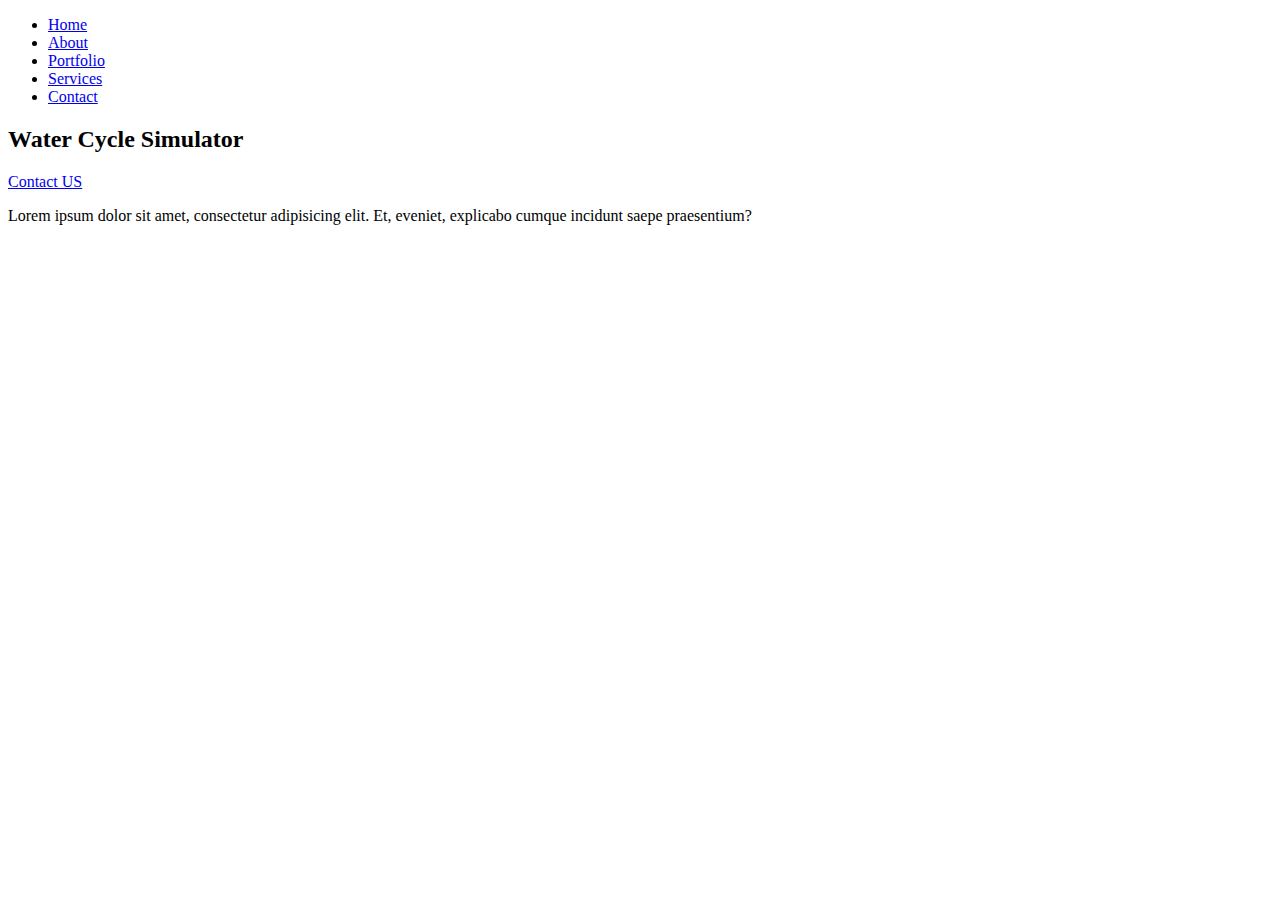
==== index.html @ 0b8edc20 "Add files via upload" ====
<!DOCTYPE html>
<html lang="en">
<!--divinectorweb.com-->
<head>
	<meta charset="UTF-8">
    <meta name=“viewport” content=“width=device-width, initial-scale=1.0”>
    <meta http-equiv=“X-UA-Compatible” content=“ie=edge”>
    <link rel=“stylesheet” type=“text/css” href=“styles.css”>
	<title>Water Cycle Simulator</title>
</head>
<body>
	<div class="header">
		<ul>
			<li>
				<a href="#">Home</a>
			</li>
			<li>
				<a href="#">About</a>
			</li>
			<li>
				<a href="#">Portfolio</a>
			</li>
			<li>
				<a href="#">Services</a>
			</li>
			<li>
				<a href="#">Contact</a>
			</li>
		</ul>
		<h2>Water Cycle Simulator</h2>
        <a href="scene.html">Contact US</a>
		<p>Lorem ipsum dolor sit amet, consectetur adipisicing elit. Et, eveniet, explicabo cumque incidunt saepe praesentium?</p>
	</div>
</body>
</html>

<script> src = "index.js" </script>
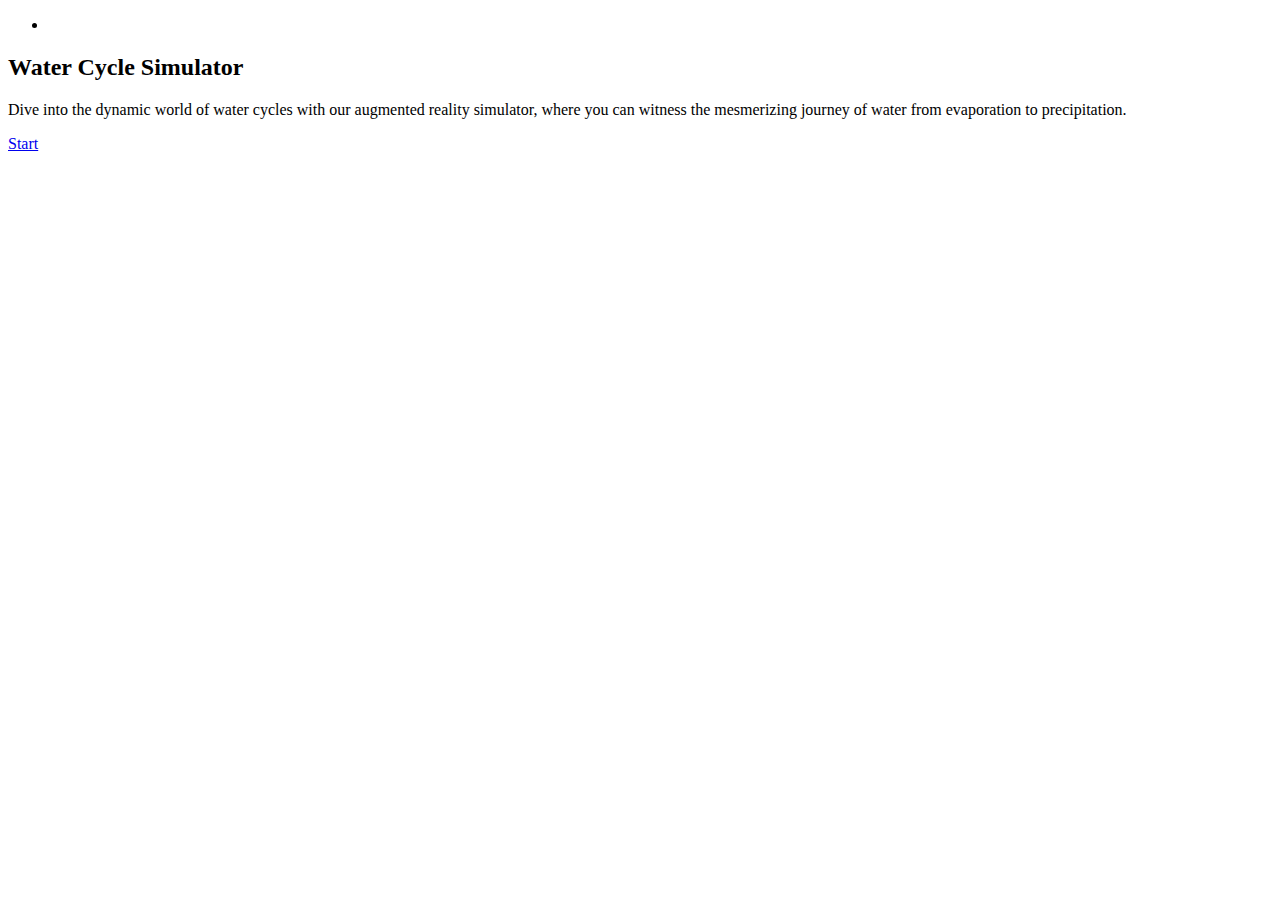
==== commit 12671b01: "Add files via upload" ====
--- a/index.html
+++ b/index.html
@@ -5,32 +5,21 @@
 	<meta charset="UTF-8">
     <meta name=“viewport” content=“width=device-width, initial-scale=1.0”>
     <meta http-equiv=“X-UA-Compatible” content=“ie=edge”>
-    <link rel=“stylesheet” type=“text/css” href=“styles.css”>
+    <link rel="stylesheet" type="text/css" href="styles/styles.css">
+    <link rel="stylesheet" href=https://fonts.googleapis.com/css?family=Inconsolata>
 	<title>Water Cycle Simulator</title>
 </head>
 <body>
 	<div class="header">
 		<ul>
-			<li>
-				<a href="#">Home</a>
-			</li>
-			<li>
-				<a href="#">About</a>
-			</li>
-			<li>
-				<a href="#">Portfolio</a>
-			</li>
-			<li>
-				<a href="#">Services</a>
-			</li>
-			<li>
-				<a href="#">Contact</a>
+			<li>	
 			</li>
 		</ul>
 		<h2>Water Cycle Simulator</h2>
-        <a href="scene.html">Contact US</a>
-		<p>Lorem ipsum dolor sit amet, consectetur adipisicing elit. Et, eveniet, explicabo cumque incidunt saepe praesentium?</p>
+		<p>Dive into the dynamic world of water cycles with our augmented reality simulator, where you can witness the mesmerizing journey of water from evaporation to precipitation.</p>
+        <a href="scene.html" class="button">Start</a>
 	</div>
+    
 </body>
 </html>
 
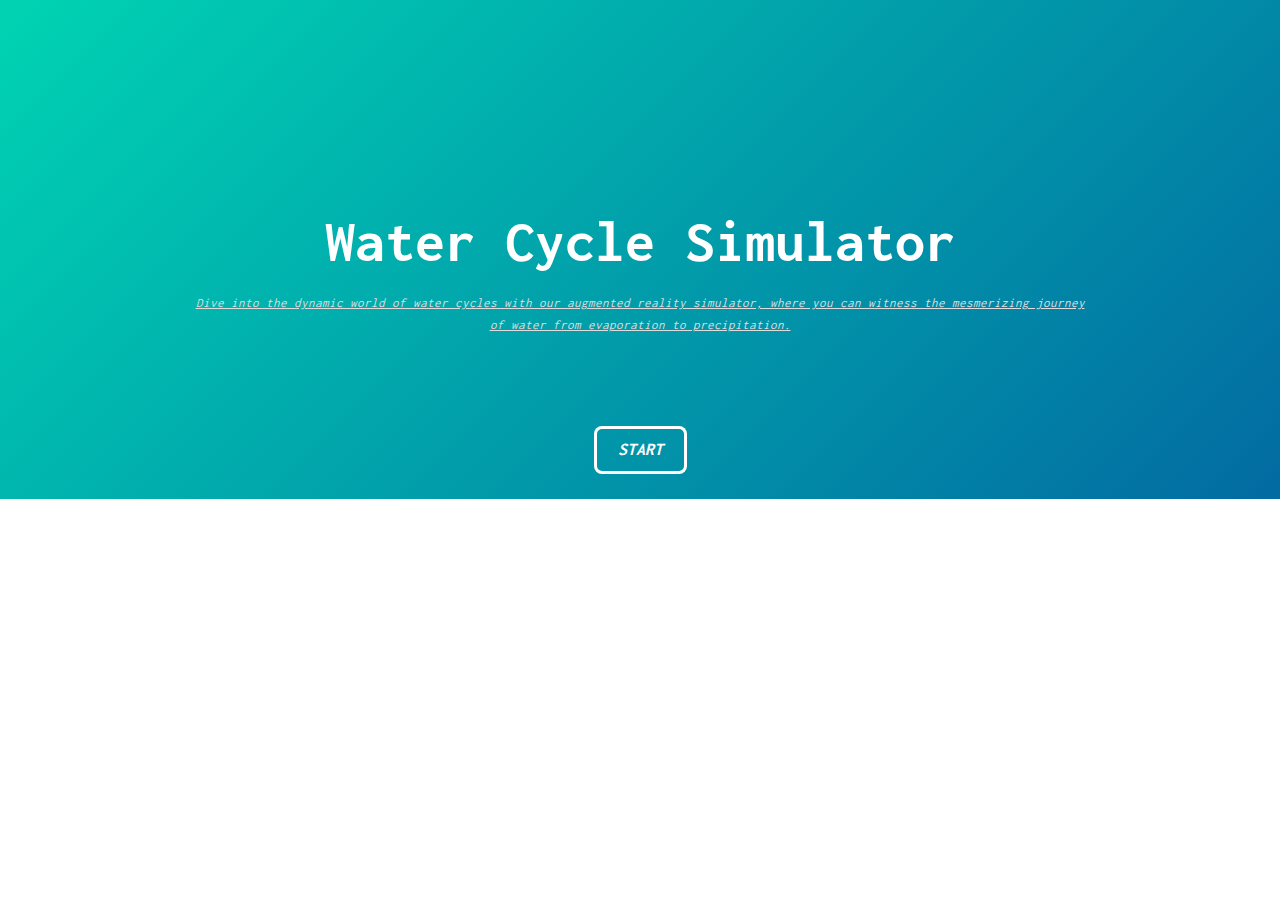
==== commit f989ae28: "Style editing for header" ====
--- a/index.html
+++ b/index.html
@@ -8,6 +8,9 @@
     <link rel="stylesheet" type="text/css" href="styles/styles.css">
     <link rel="stylesheet" href=https://fonts.googleapis.com/css?family=Inconsolata>
 	<title>Water Cycle Simulator</title>
+
+
+	<script> src = "index.js" </script>
 </head>
 <body>
 	<div class="header">
@@ -17,10 +20,12 @@
 		</ul>
 		<h2>Water Cycle Simulator</h2>
 		<p>Dive into the dynamic world of water cycles with our augmented reality simulator, where you can witness the mesmerizing journey of water from evaporation to precipitation.</p>
-        <a href="scene.html" class="button">Start</a>
+		<div class = "container"
+		<li id = "menu"> 
+			<a id = "start_button" ref="scene.html" class="button">Start</a>
+		</li>
+		</div>
 	</div>
     
 </body>
-</html>
-
-<script> src = "index.js" </script>+</html>--- a/styles/styles.css
+++ b/styles/styles.css
@@ -0,0 +1,77 @@
+* {
+	margin: 0;
+	padding: 0;
+}
+body {
+	font-family: 'Inconsolata', serif;
+}
+.header {
+	z-index: 1;
+	background: linear-gradient(-45deg, #7c16bd 0%,#05007c 33%, #03459c 66%, #00d4b3 100%);
+	background-size: 400% 400%;
+	width: 100%;
+	height: max-content;
+	animation: animate 20s ease infinite;
+
+}
+
+.header h2 {
+	text-align: center;
+	color: #fff;
+	font-size: 60px;
+	margin-top: 15%;
+	margin-bottom: 20px;
+	padding-inline: 0%;
+}
+
+.header p {
+	text-align: center;
+	font-size: 18px;
+	font-size: small;
+	font-style: italic;
+	text-decoration: underline;
+	margin: auto;
+	padding-inline: 15%; 
+	color: #ddd;
+	line-height: 1.7;
+}
+
+.header a {
+	display: inline-block;
+	font-family: 'Inconsolata', serif;
+	cursor: pointer;
+	border-radius: 8px;
+	padding: 14px 24px 16px;
+	margin-top: 5%;
+	font-size: 18px;
+	font-weight: 700;
+	text-transform: uppercase;
+	font-style: italic;
+	line-height: 1;
+	transition: transform 200ms,background 200ms;
+	background: transparent;
+	color: #fff;
+	box-shadow: 0 0 0 3px #fff inset;
+}
+
+.container{
+	width: 100%;
+  	text-align: center;
+	padding-top: 2%;
+	padding-bottom: 2%
+}
+.header a:hover{
+	transform: translateY(-2px);
+}
+
+@keyframes animate {
+	0% {
+		background-position: 0% 50%;
+	}
+	50% {
+		background-position: 100% 50%;
+	}
+	100% {
+		background-position: 0% 50%;
+	}
+}
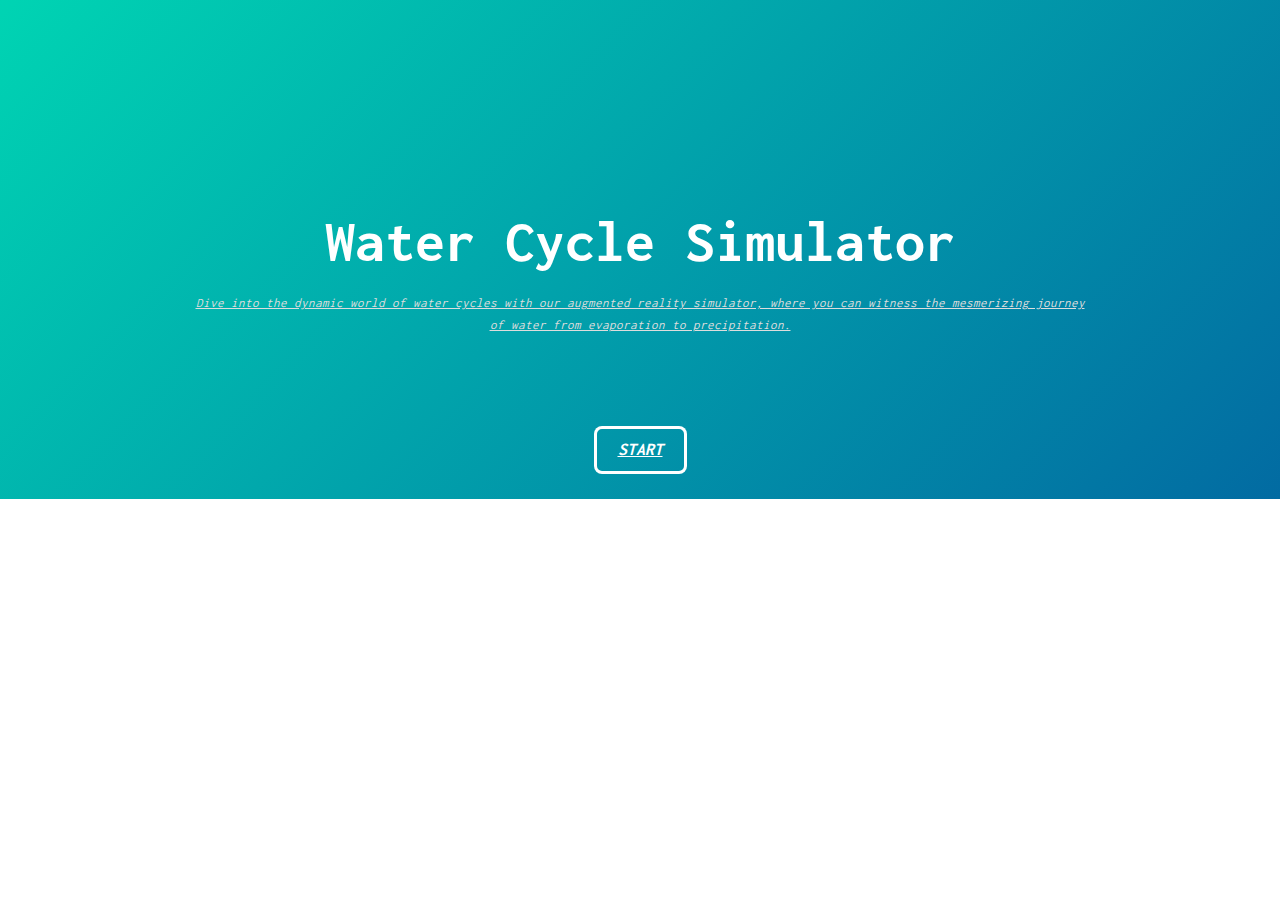
==== commit 47c8046c: "edits and beginning gesture controls" ====
--- a/index.html
+++ b/index.html
@@ -22,7 +22,7 @@
 		<p>Dive into the dynamic world of water cycles with our augmented reality simulator, where you can witness the mesmerizing journey of water from evaporation to precipitation.</p>
 		<div class = "container"
 		<li id = "menu"> 
-			<a id = "start_button" ref="scene.html" class="button">Start</a>
+			<a id = "start_button" href="scene.html" class="button">Start</a>
 		</li>
 		</div>
 	</div>
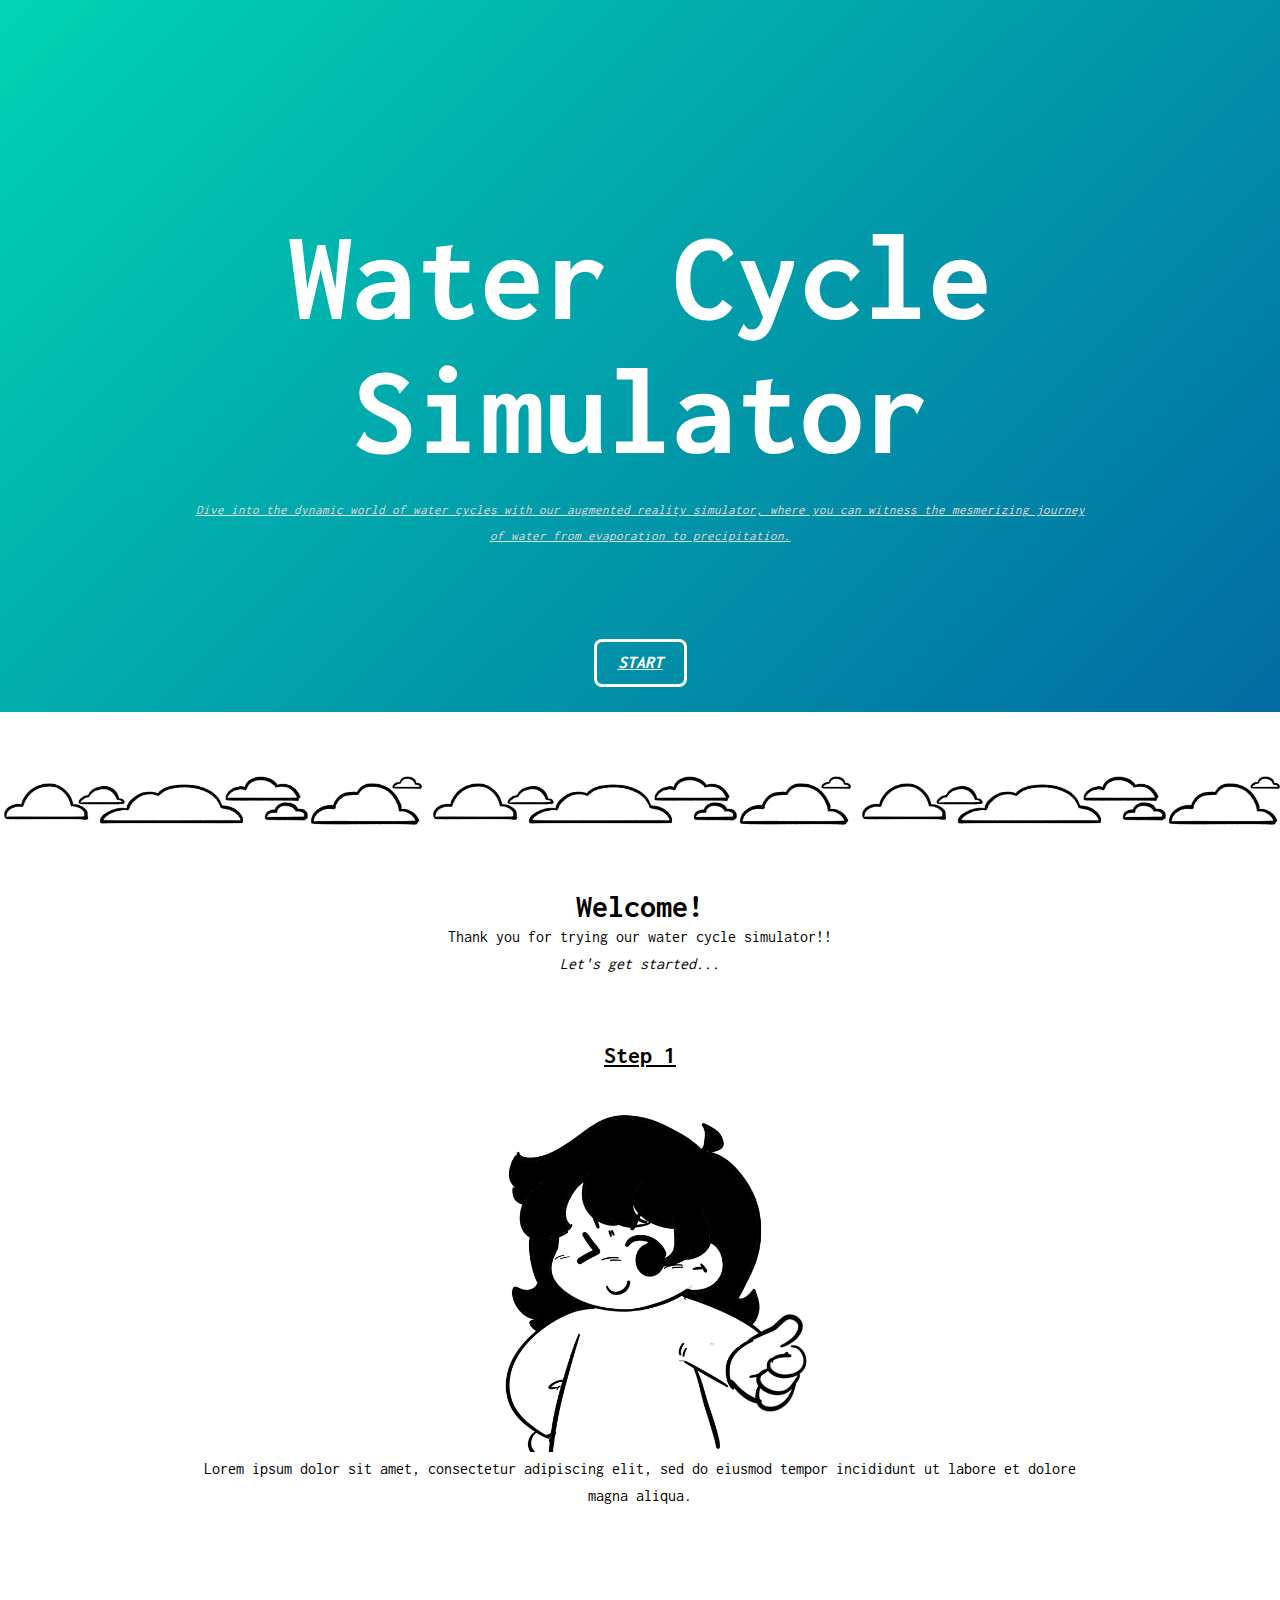
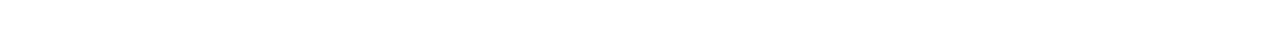
==== commit 389bc4f6: "basic gesture controls complete, added to home page" ====
--- a/index.html
+++ b/index.html
@@ -3,7 +3,7 @@
 <!--divinectorweb.com-->
 <head>
 	<meta charset="UTF-8">
-    <meta name=“viewport” content=“width=device-width, initial-scale=1.0”>
+    <meta name=“viewport” content= “width=device-width, initial-scale=1.0”>
     <meta http-equiv=“X-UA-Compatible” content=“ie=edge”>
     <link rel="stylesheet" type="text/css" href="styles/styles.css">
     <link rel="stylesheet" href=https://fonts.googleapis.com/css?family=Inconsolata>
@@ -18,14 +18,29 @@
 			<li>	
 			</li>
 		</ul>
-		<h2>Water Cycle Simulator</h2>
+		<h2 style = "font-size: 10vw;">Water Cycle Simulator</h2>
 		<p>Dive into the dynamic world of water cycles with our augmented reality simulator, where you can witness the mesmerizing journey of water from evaporation to precipitation.</p>
-		<div class = "container"
+		<div class = "button-container"
 		<li id = "menu"> 
 			<a id = "start_button" href="scene.html" class="button">Start</a>
 		</li>
 		</div>
 	</div>
+
+	
+	
+	<div class  = "tutorial">
+		<p class = "headerimg"></p>
+			<h1>Welcome! </h1>
+			<p> Thank you for trying our water cycle simulator!!</p>
+			<p> <em>Let's get started...</em></p>
+
+			<h2>Step 1</h2>
+			<img src="images/temp_image.png" alt = "temp-alt">
+			<p>
+				Lorem ipsum dolor sit amet, consectetur adipiscing elit, sed do eiusmod tempor incididunt ut labore et dolore magna aliqua. 
+			</p>
+	</div>
     
 </body>
 </html>--- a/styles/styles.css
+++ b/styles/styles.css
@@ -12,28 +12,25 @@
 	width: 100%;
 	height: max-content;
 	animation: animate 20s ease infinite;
-
 }
 
 .header h2 {
 	text-align: center;
 	color: #fff;
-	font-size: 60px;
+	font-size: x-large;
 	margin-top: 15%;
 	margin-bottom: 20px;
-	padding-inline: 0%;
 }
 
 .header p {
 	text-align: center;
-	font-size: 18px;
 	font-size: small;
 	font-style: italic;
 	text-decoration: underline;
 	margin: auto;
 	padding-inline: 15%; 
 	color: #ddd;
-	line-height: 1.7;
+	line-height: 2;
 }
 
 .header a {
@@ -43,7 +40,7 @@
 	border-radius: 8px;
 	padding: 14px 24px 16px;
 	margin-top: 5%;
-	font-size: 18px;
+	font-size: large;
 	font-weight: 700;
 	text-transform: uppercase;
 	font-style: italic;
@@ -54,7 +51,7 @@
 	box-shadow: 0 0 0 3px #fff inset;
 }
 
-.container{
+.button-container{
 	width: 100%;
   	text-align: center;
 	padding-top: 2%;
@@ -75,3 +72,72 @@
 		background-position: 0% 50%;
 	}
 }
+
+.tutorial{
+	width: 100%;
+	height: max-content;
+	margin: auto;
+	padding-bottom: 10%;
+	text-align: center;
+
+}
+
+.tutorial h1{
+	margin-top: 5%;
+	font-size: xx-large;
+}
+
+.tutorial h2{
+	text-decoration: underline;
+	text-align: center;
+  	font-size: x-large;
+	margin-top: 5%;
+}
+
+.tutorial img{
+	width: 30vw;
+	height: 30vw;
+}
+
+.tutorial p{
+	text-align: center;
+	font-size: medium;
+  	line-height: 1.7;
+	padding-inline: 15%;
+}
+
+.headerimg{
+	color: transparent;
+	width: auto;
+	height: 50px;
+	background-image: url("/images/cloud_border.png");
+	background-size: contain;
+	background-position: left center;
+	background-repeat: repeat-x;
+	margin-top: 5%;
+}
+
+/*mobile breakpoint*/
+
+@media only screen and (max-width: 500px){
+  .tutorial{
+    width: 100%;
+    height: max-content;
+  }
+  .header p{
+    font-size: medium;
+  }
+
+  .tutorial h1{
+    font-size: 15vw;
+  }
+
+  .tutorial h2{
+	font-size: 10vw;
+  }
+  
+  .tutorial p{
+    font-size: medium;
+  }
+  
+}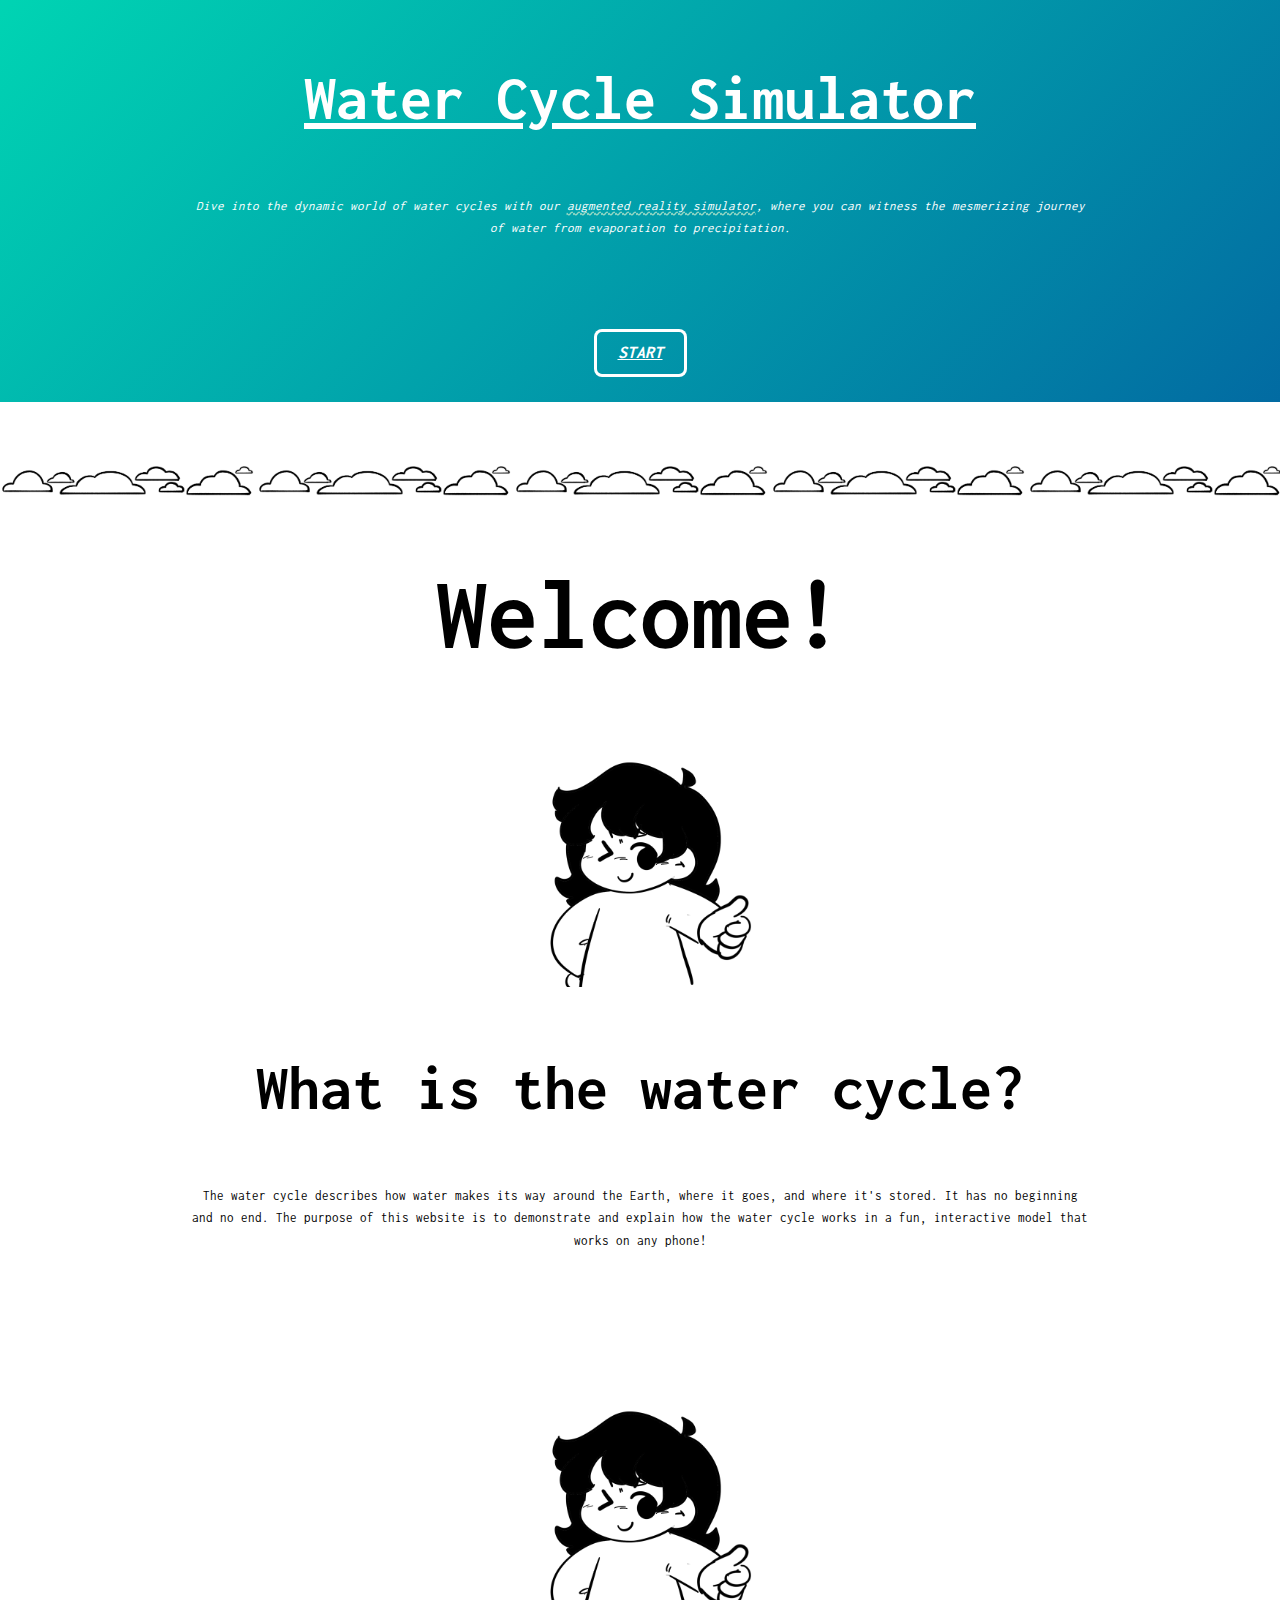
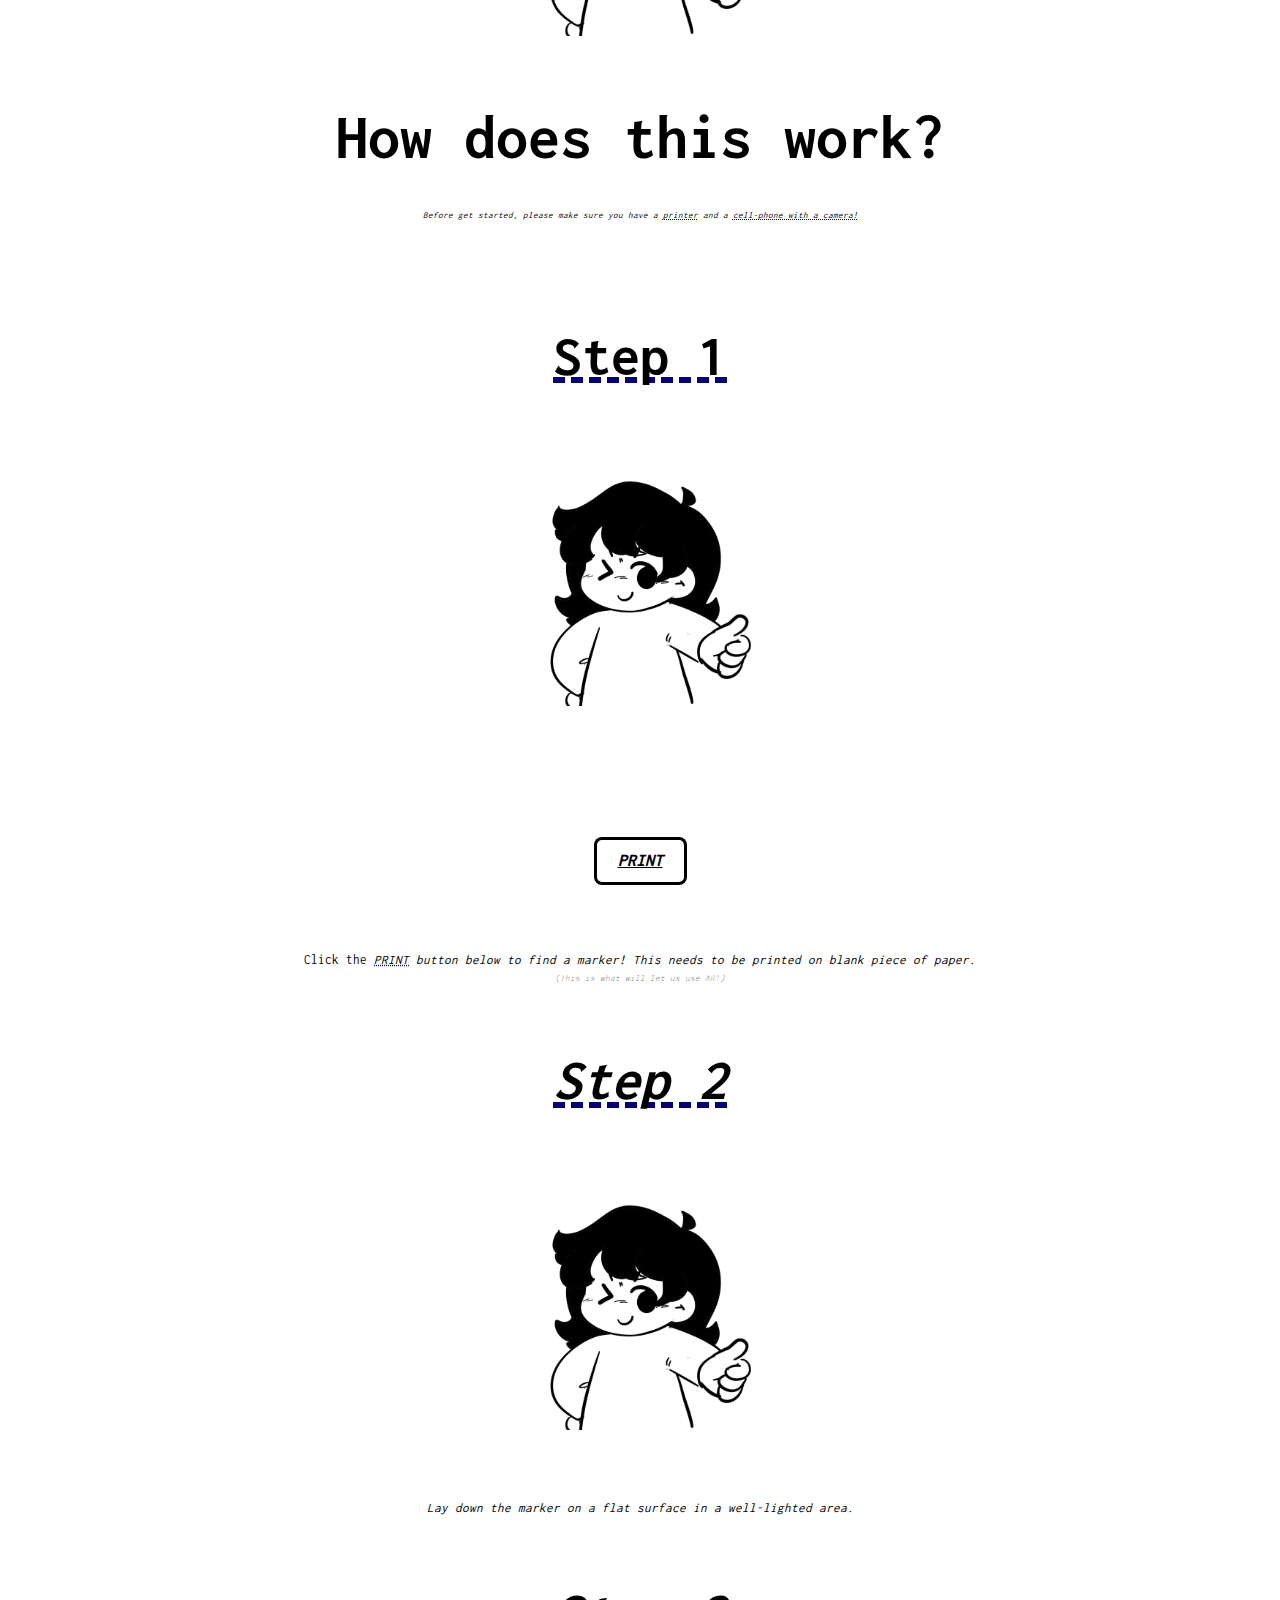
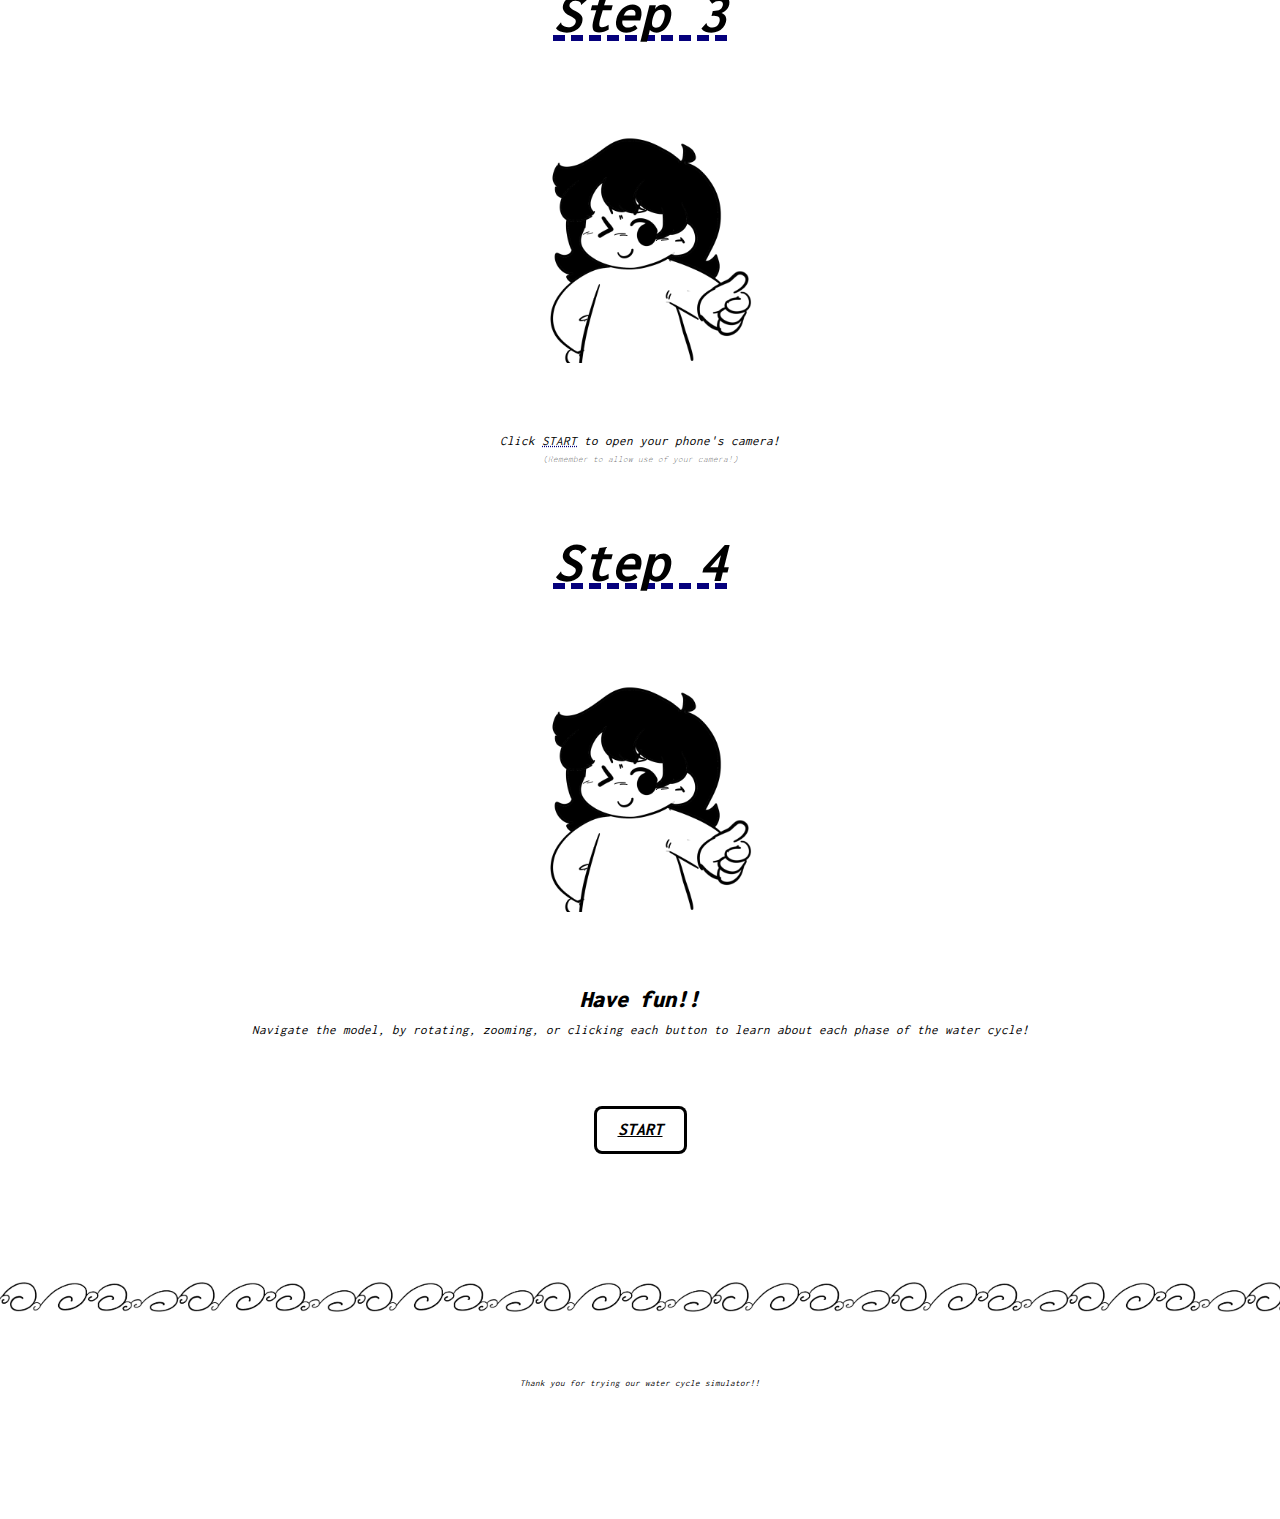
==== commit cd996d86: "Gesture controls, Homepage and Tutorial" ====
--- a/index.html
+++ b/index.html
@@ -13,33 +13,76 @@
 	<script> src = "index.js" </script>
 </head>
 <body>
+
+	<!-- Header section-->
 	<div class="header">
-		<ul>
-			<li>	
-			</li>
-		</ul>
-		<h2 style = "font-size: 10vw;">Water Cycle Simulator</h2>
-		<p>Dive into the dynamic world of water cycles with our augmented reality simulator, where you can witness the mesmerizing journey of water from evaporation to precipitation.</p>
+		<h2  style="padding: 5%">Water Cycle Simulator</h2>
+		<p>Dive into the dynamic world of water cycles with our <u>augmented reality simulator</u>, where you can witness the mesmerizing journey of water from evaporation to precipitation.</p>
 		<div class = "button-container"
 		<li id = "menu"> 
-			<a id = "start_button" href="scene.html" class="button">Start</a>
+			<a href="scene.html" class="button">Start</a>
 		</li>
 		</div>
 	</div>
 
-	
+	<!-- Tutorial section-->
 	
 	<div class  = "tutorial">
 		<p class = "headerimg"></p>
-			<h1>Welcome! </h1>
-			<p> Thank you for trying our water cycle simulator!!</p>
-			<p> <em>Let's get started...</em></p>
+		<h1>Welcome! </h1>
+		<img src="images/temp_image.png" alt = "temp">
 
-			<h2>Step 1</h2>
-			<img src="images/temp_image.png" alt = "temp-alt">
-			<p>
-				Lorem ipsum dolor sit amet, consectetur adipiscing elit, sed do eiusmod tempor incididunt ut labore et dolore magna aliqua. 
-			</p>
+		<h2> What is the water cycle?</h2>
+
+		<p style = "padding-top: 5%; padding-bottom: 5%;">
+			The water cycle describes how water makes its way around the Earth, where it goes, and where it's stored. It has no beginning and no end. The purpose of this website is to demonstrate and explain how the water cycle works in a fun, interactive model that works on any phone!
+		</p>
+
+		<img src="images/temp_image.png" alt = "temp">
+
+		<h2>How does this work?</h2>
+		<p style = "font-size: xx-small; font-style: italic; padding-top: 3%; padding-bottom: 3%;"> Before get started, please make sure you have a <u>printer</u> and a <u>cell-phone with a camera!</u></p>
+
+
+		<h3>Step 1</h3>
+		<img src="images/temp_image.png" alt = "temp-alt">
+		
+		<div class = "button-container" style = "padding-bottom: 5%; padding-top: 0px">
+			<a class = button style = "color: black;
+			box-shadow: 0 0 0 3px black inset"
+			href="/marker/WaterCycleMarker.pdf" target="_blank">Print</a>
+		</div>
+
+		<p>Click the <u><em>PRINT<em></u> button below to find a marker! This needs to be printed on blank piece of paper.</p>
+		<p style = "font-size: xx-small; font-weight: 200;">(This is what will let us use AR!)</p>
+
+		
+		<h3>Step 2</h3>
+		<img src="images/temp_image.png" alt = "temp-alt">
+		<p>Lay down the marker on a flat surface in a well-lighted area.</p>
+
+		<h3>Step 3</h3>
+
+		<img src="images/temp_image.png" alt = "temp-alt">
+		
+		<p>Click <u>START</u> to open your phone's camera!</p>
+		<p style = "font-size: xx-small; font-weight: 200;">(Remember to allow use of your camera!)</p>
+
+		<h3>Step 4</h3>
+		<img src="images/temp_image.png" alt = "temp-alt">
+
+		<p style = "font-size: x-large; font-weight: 800;"> <em><b>Have fun!!</b></em></p>
+		<p>Navigate the model, by rotating, zooming, or clicking each button to learn about each phase of the water cycle!</p>
+		
+		
+		<div class = "button-container" style = "padding-bottom: 5%; padding-top: 0px">
+			<a style = "color: black;
+			box-shadow: 0 0 0 3px black inset"
+			href="scene.html" class="button">Start</a>
+		</div>
+
+		<p class = "footerimg"></p>
+		<p style = "font-size: xx-small;"> Thank you for trying our water cycle simulator!!</p>
 	</div>
     
 </body>
--- a/styles/styles.css
+++ b/styles/styles.css
@@ -5,35 +5,61 @@
 body {
 	font-family: 'Inconsolata', serif;
 }
-.header {
-	z-index: 1;
-	background: linear-gradient(-45deg, #7c16bd 0%,#05007c 33%, #03459c 66%, #00d4b3 100%);
-	background-size: 400% 400%;
-	width: 100%;
-	height: max-content;
-	animation: animate 20s ease infinite;
+
+/*media breakpoint for mobile*/
+
+@media only screen and (max-width: 950px){
+	p{
+		font-size: medium;
+	}
+
+	a{
+		display: inline-block;
+		font-family: 'Inconsolata', serif;
+		cursor: pointer;
+		border-radius: 4px;
+		padding: 7px 12px 8px;
+		margin-top: 5%;
+		text-transform: uppercase;
+		font-style: italic;
+		line-height: 0.5;
+		transition: transform 200ms,background 200ms;
+		background: transparent;
+		color: #fff;
+		box-shadow: 0 0 0 3px #fff inset;
+		font-size: small;
+		font-weight: 400;
+	}
+  }
+
+/*default*/
+h1{
+	text-align: center;
+	font-size: 8vw;
 }
 
-.header h2 {
+h2{
 	text-align: center;
-	color: #fff;
-	font-size: x-large;
-	margin-top: 15%;
-	margin-bottom: 20px;
+	font-size: 5vw;
 }
 
-.header p {
+h3{
+	text-align: center;
+	font-size: 4.5vw;
+	text-decoration: underline dashed #05007C;
+	text-decoration-skip-ink: none;
+	padding-top: 5%;
+}
+
+p{
 	text-align: center;
 	font-size: small;
-	font-style: italic;
-	text-decoration: underline;
-	margin: auto;
-	padding-inline: 15%; 
-	color: #ddd;
-	line-height: 2;
+  	line-height: 1.7;
+	padding-inline: 15%;
 }
 
-.header a {
+
+a {
 	display: inline-block;
 	font-family: 'Inconsolata', serif;
 	cursor: pointer;
@@ -51,16 +77,33 @@
 	box-shadow: 0 0 0 3px #fff inset;
 }
 
+
+a:hover{
+	transform: translateY(-2px);
+}
+
 .button-container{
 	width: 100%;
   	text-align: center;
 	padding-top: 2%;
 	padding-bottom: 2%
 }
-.header a:hover{
-	transform: translateY(-2px);
+
+
+/*header specific*/
+
+/*Header background*/
+.header {
+	z-index: 1;
+	background: linear-gradient(-45deg, #7c16bd 0%,#05007c 33%, #03459c 66%, #00d4b3 100%);
+	background-size: 400% 400%;
+	width: 100%;
+	height: max-content;
+	animation: animate 20s ease infinite;
+	text-align: center;
 }
 
+/* keyframes animation*/
 @keyframes animate {
 	0% {
 		background-position: 0% 50%;
@@ -73,71 +116,70 @@
 	}
 }
 
+.header h2{
+	color: #fff;
+	text-decoration: underline;
+}
+
+.header p {
+	color: #fff;
+	font-style: italic;
+}
+
+.header u{
+	text-decoration: underline #97D8C4 wavy;
+	text-decoration-skip-ink: none;
+}
+
+
+
+.headerimg{
+	color: transparent;
+	width: auto;
+	height: 30px;
+	background-image: url("/images/cloud_border.png");
+	background-size: contain;
+	background-position: left center;
+	background-repeat: repeat-x;
+
+	margin-top: 5%;
+	margin-bottom: 5%;
+}
+
+.footerimg{
+	color: transparent;
+	width: auto;
+	height: 30px;
+	background-image: url("/images/wave_border.png");
+	background-size: contain;
+	background-position: left center;
+	background-repeat: repeat-x;
+
+	margin-top: 5%;
+	margin-bottom: 5%;
+}
+
+
+
+/*tutorial*/
+
 .tutorial{
 	width: 100%;
 	height: max-content;
 	margin: auto;
 	padding-bottom: 10%;
 	text-align: center;
-
-}
-
-.tutorial h1{
-	margin-top: 5%;
-	font-size: xx-large;
-}
-
-.tutorial h2{
-	text-decoration: underline;
-	text-align: center;
-  	font-size: x-large;
-	margin-top: 5%;
 }
 
 .tutorial img{
-	width: 30vw;
-	height: 30vw;
+	width: 20vw;
+	height: 20vw;
+	padding: 5%;
 }
 
-.tutorial p{
-	text-align: center;
-	font-size: medium;
-  	line-height: 1.7;
-	padding-inline: 15%;
+
+.tutorial u{
+	text-decoration: underline dotted #05007C;
+	text-decoration-skip-ink: none;
 }
 
-.headerimg{
-	color: transparent;
-	width: auto;
-	height: 50px;
-	background-image: url("/images/cloud_border.png");
-	background-size: contain;
-	background-position: left center;
-	background-repeat: repeat-x;
-	margin-top: 5%;
-}
-
-/*mobile breakpoint*/
-
-@media only screen and (max-width: 500px){
-  .tutorial{
-    width: 100%;
-    height: max-content;
-  }
-  .header p{
-    font-size: medium;
-  }
-
-  .tutorial h1{
-    font-size: 15vw;
-  }
-
-  .tutorial h2{
-	font-size: 10vw;
-  }
-  
-  .tutorial p{
-    font-size: medium;
-  }
-  
-}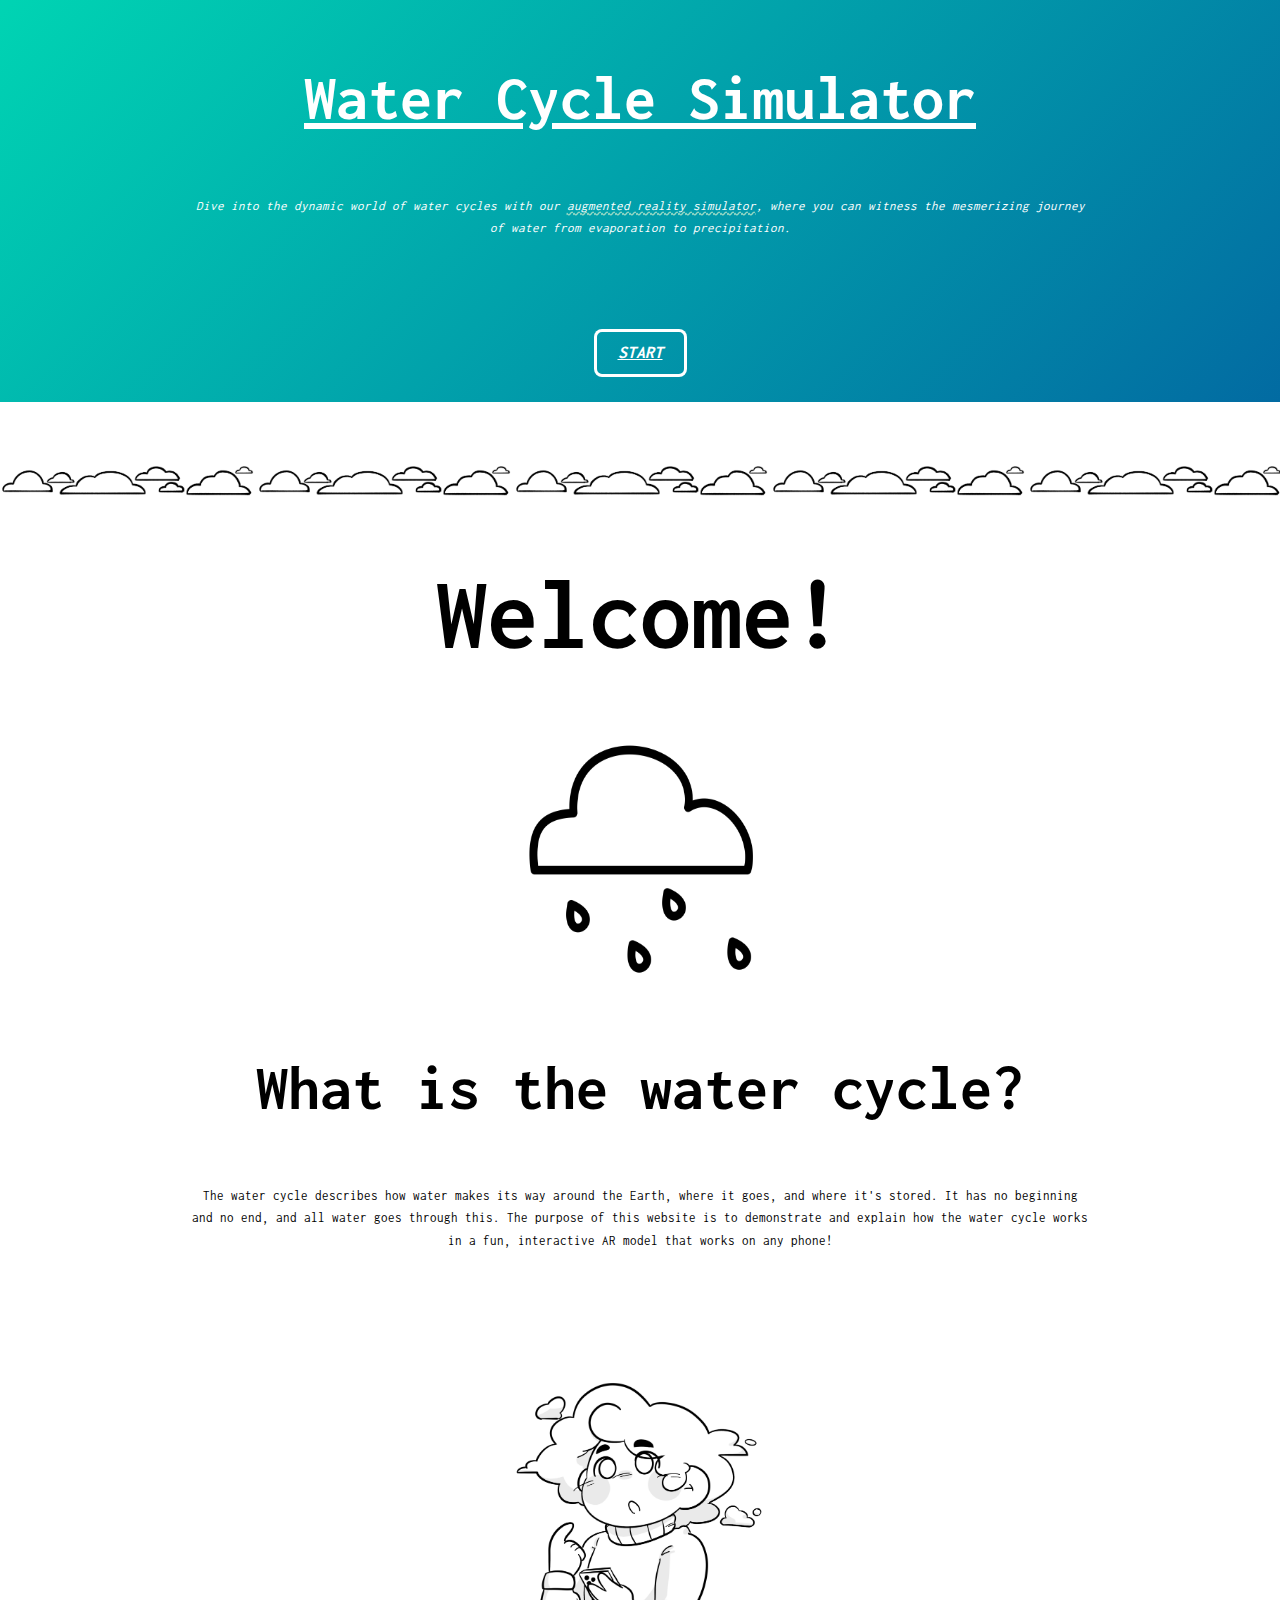
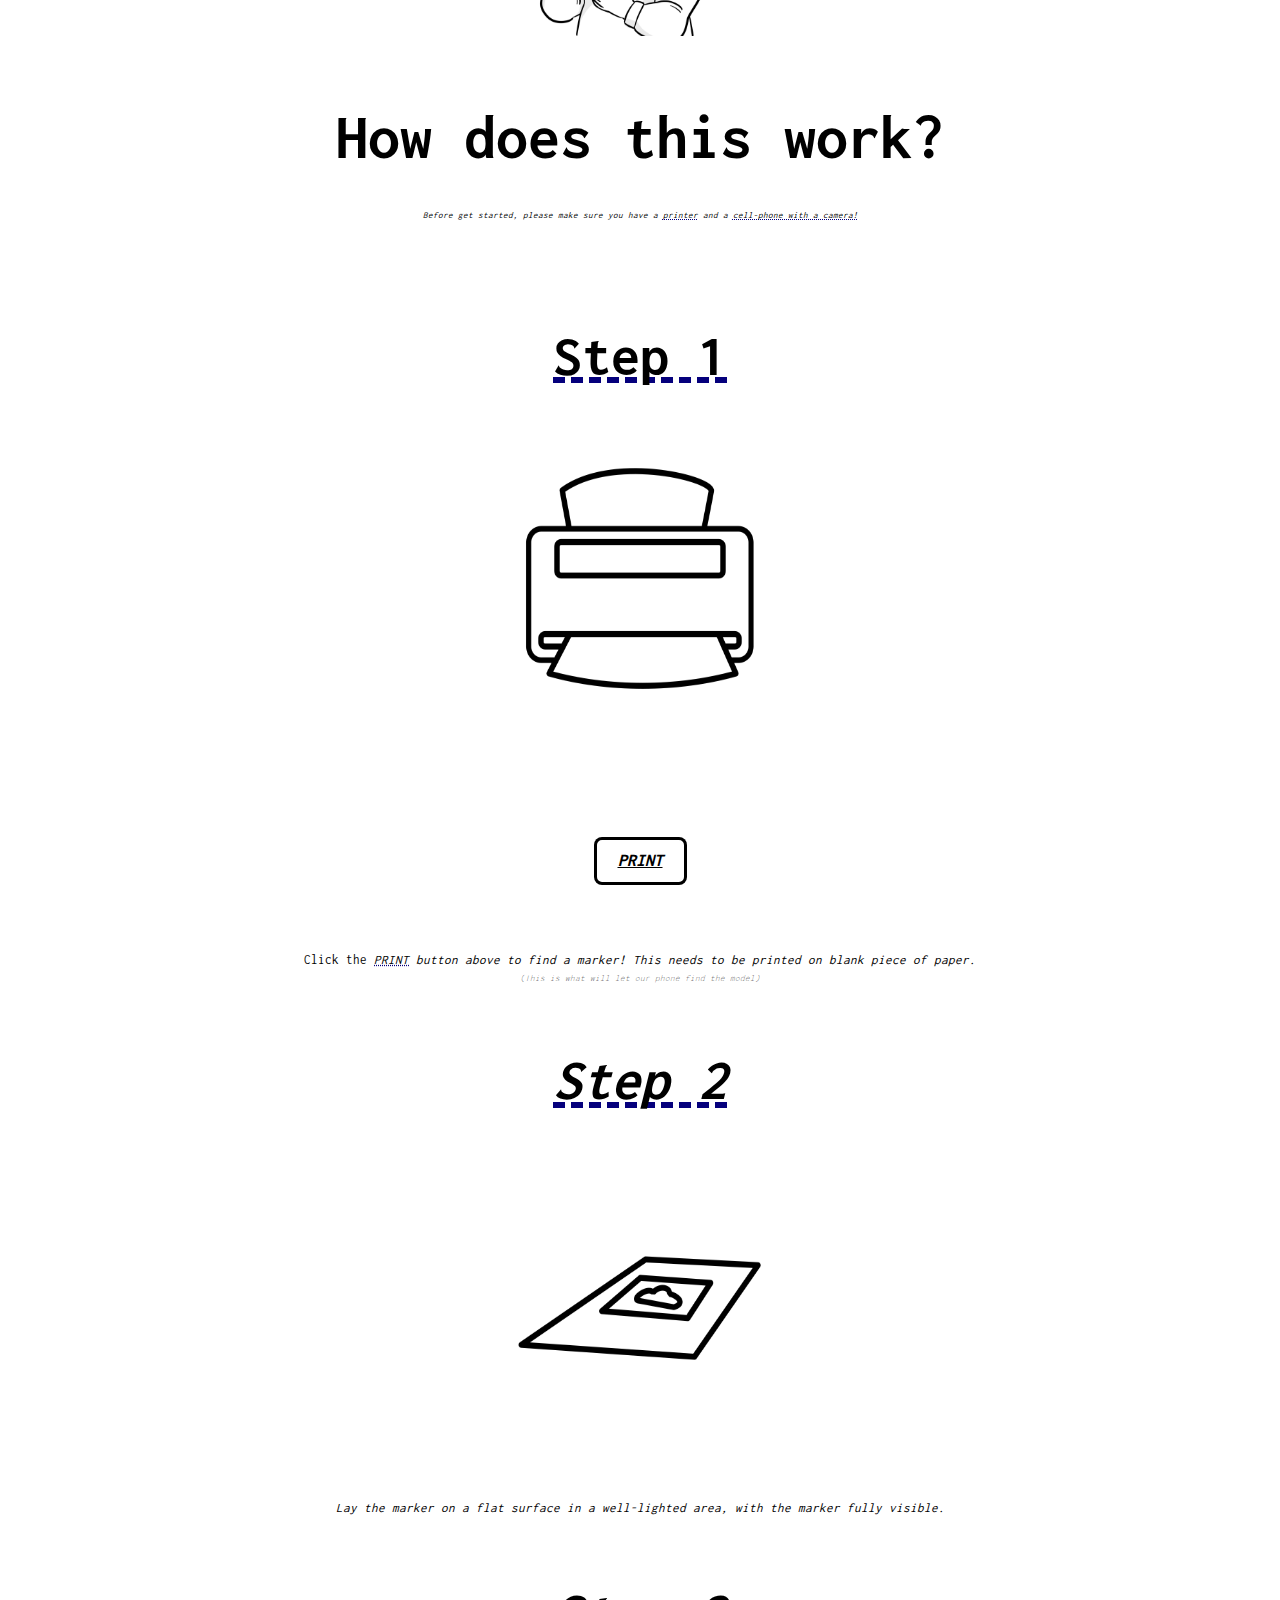
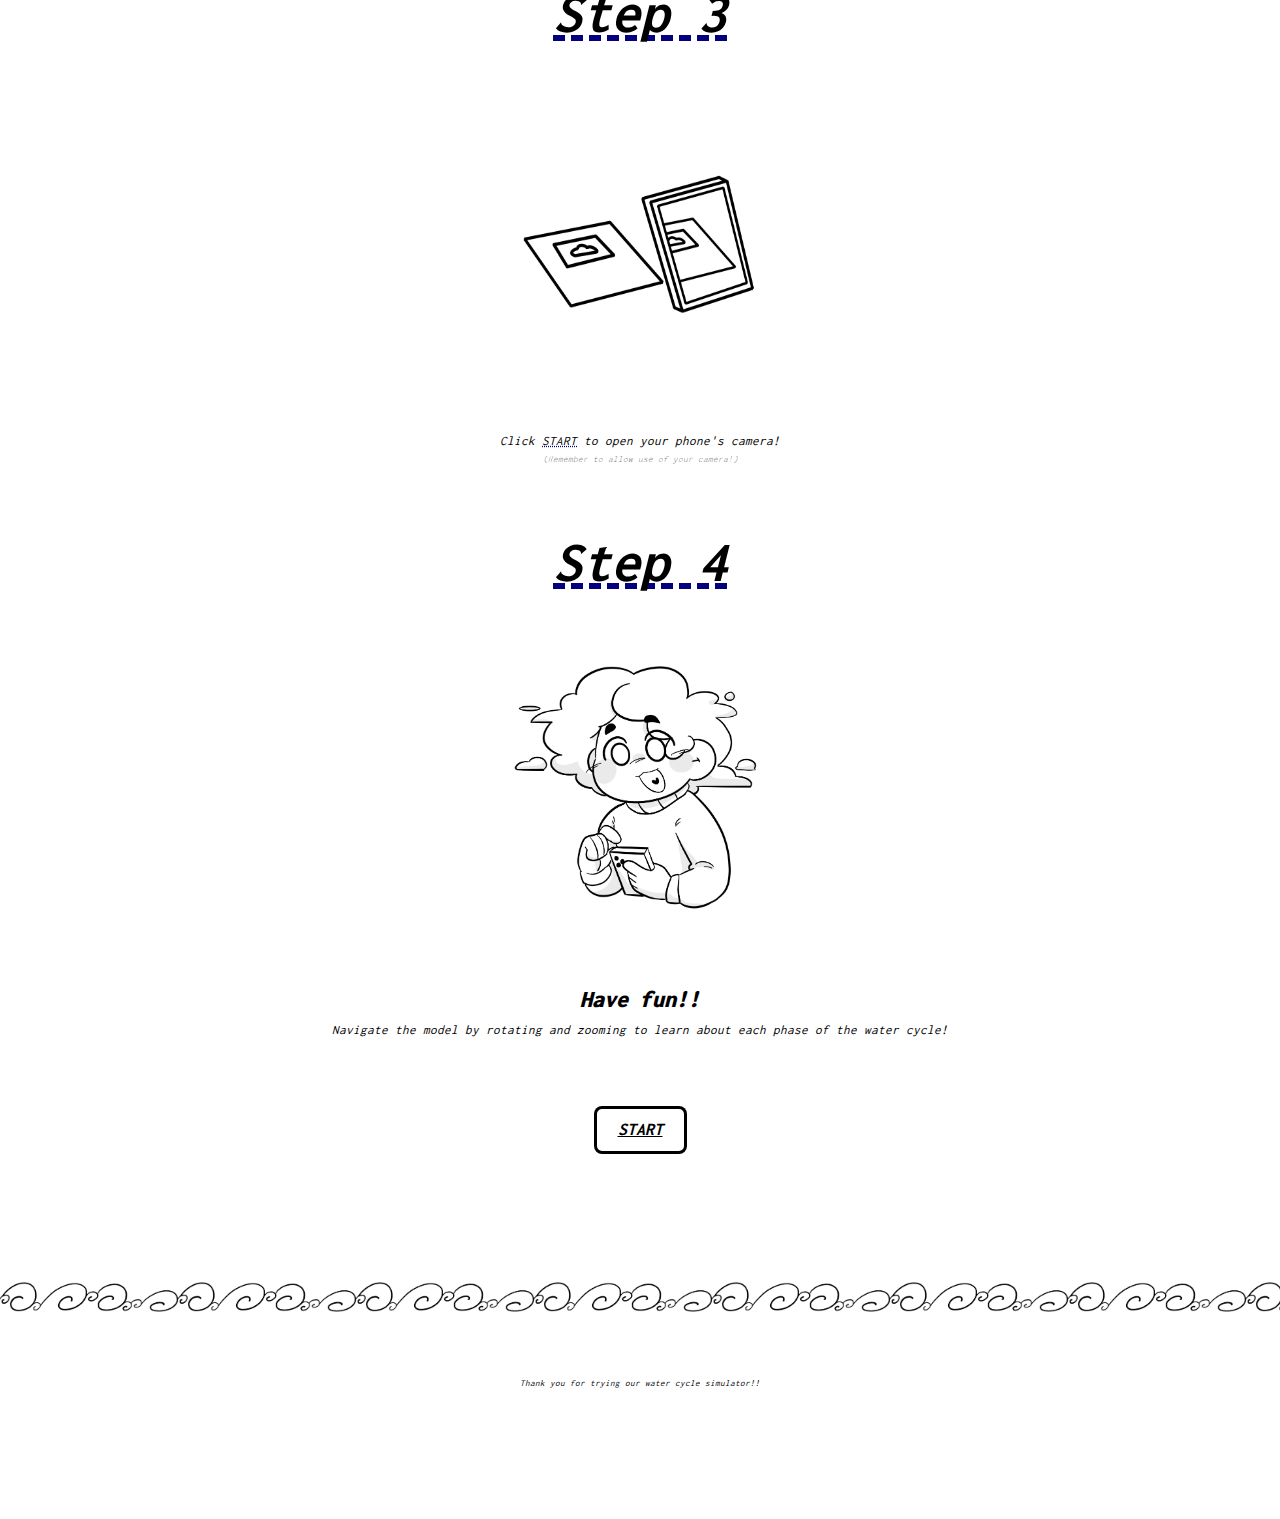
==== commit e08ba3ea: "graphics, spell check, model lighting, descriptions" ====
--- a/index.html
+++ b/index.html
@@ -30,22 +30,23 @@
 	<div class  = "tutorial">
 		<p class = "headerimg"></p>
 		<h1>Welcome! </h1>
-		<img src="images/temp_image.png" alt = "temp">
+		<img src="images/rain.png" alt = "temp">
 
 		<h2> What is the water cycle?</h2>
 
 		<p style = "padding-top: 5%; padding-bottom: 5%;">
-			The water cycle describes how water makes its way around the Earth, where it goes, and where it's stored. It has no beginning and no end. The purpose of this website is to demonstrate and explain how the water cycle works in a fun, interactive model that works on any phone!
+			The water cycle describes how water makes its way around the Earth, where it goes, and where it's stored. It has no beginning and no end, and all water goes through this.
+			 The purpose of this website is to demonstrate and explain how the water cycle works in a fun, interactive AR model that works on any phone!
 		</p>
 
-		<img src="images/temp_image.png" alt = "temp">
+		<img src="images/CloudCurious.png" alt = "temp">
 
 		<h2>How does this work?</h2>
 		<p style = "font-size: xx-small; font-style: italic; padding-top: 3%; padding-bottom: 3%;"> Before get started, please make sure you have a <u>printer</u> and a <u>cell-phone with a camera!</u></p>
 
 
 		<h3>Step 1</h3>
-		<img src="images/temp_image.png" alt = "temp-alt">
+		<img src="images/printer.png" alt = "temp-alt">
 		
 		<div class = "button-container" style = "padding-bottom: 5%; padding-top: 0px">
 			<a class = button style = "color: black;
@@ -53,26 +54,26 @@
 			href="/marker/WaterCycleMarker.pdf" target="_blank">Print</a>
 		</div>
 
-		<p>Click the <u><em>PRINT<em></u> button below to find a marker! This needs to be printed on blank piece of paper.</p>
-		<p style = "font-size: xx-small; font-weight: 200;">(This is what will let us use AR!)</p>
+		<p>Click the <u><em>PRINT<em></u> button above to find a marker! This needs to be printed on blank piece of paper.</p>
+		<p style = "font-size: xx-small; font-weight: 200;">(This is what will let our phone find the model)</p>
 
 		
 		<h3>Step 2</h3>
-		<img src="images/temp_image.png" alt = "temp-alt">
-		<p>Lay down the marker on a flat surface in a well-lighted area.</p>
+		<img src="images/layFlat.png" alt = "temp-alt">
+		<p>Lay the marker on a flat surface in a well-lighted area, with the marker fully visible.</p>
 
 		<h3>Step 3</h3>
 
-		<img src="images/temp_image.png" alt = "temp-alt">
+		<img src="images/scanMarker.png" alt = "temp-alt">
 		
 		<p>Click <u>START</u> to open your phone's camera!</p>
 		<p style = "font-size: xx-small; font-weight: 200;">(Remember to allow use of your camera!)</p>
 
 		<h3>Step 4</h3>
-		<img src="images/temp_image.png" alt = "temp-alt">
+		<img src="images/CloudPlay.png" alt = "temp-alt">
 
 		<p style = "font-size: x-large; font-weight: 800;"> <em><b>Have fun!!</b></em></p>
-		<p>Navigate the model, by rotating, zooming, or clicking each button to learn about each phase of the water cycle!</p>
+		<p>Navigate the model by rotating and zooming to learn about each phase of the water cycle!</p>
 		
 		
 		<div class = "button-container" style = "padding-bottom: 5%; padding-top: 0px">
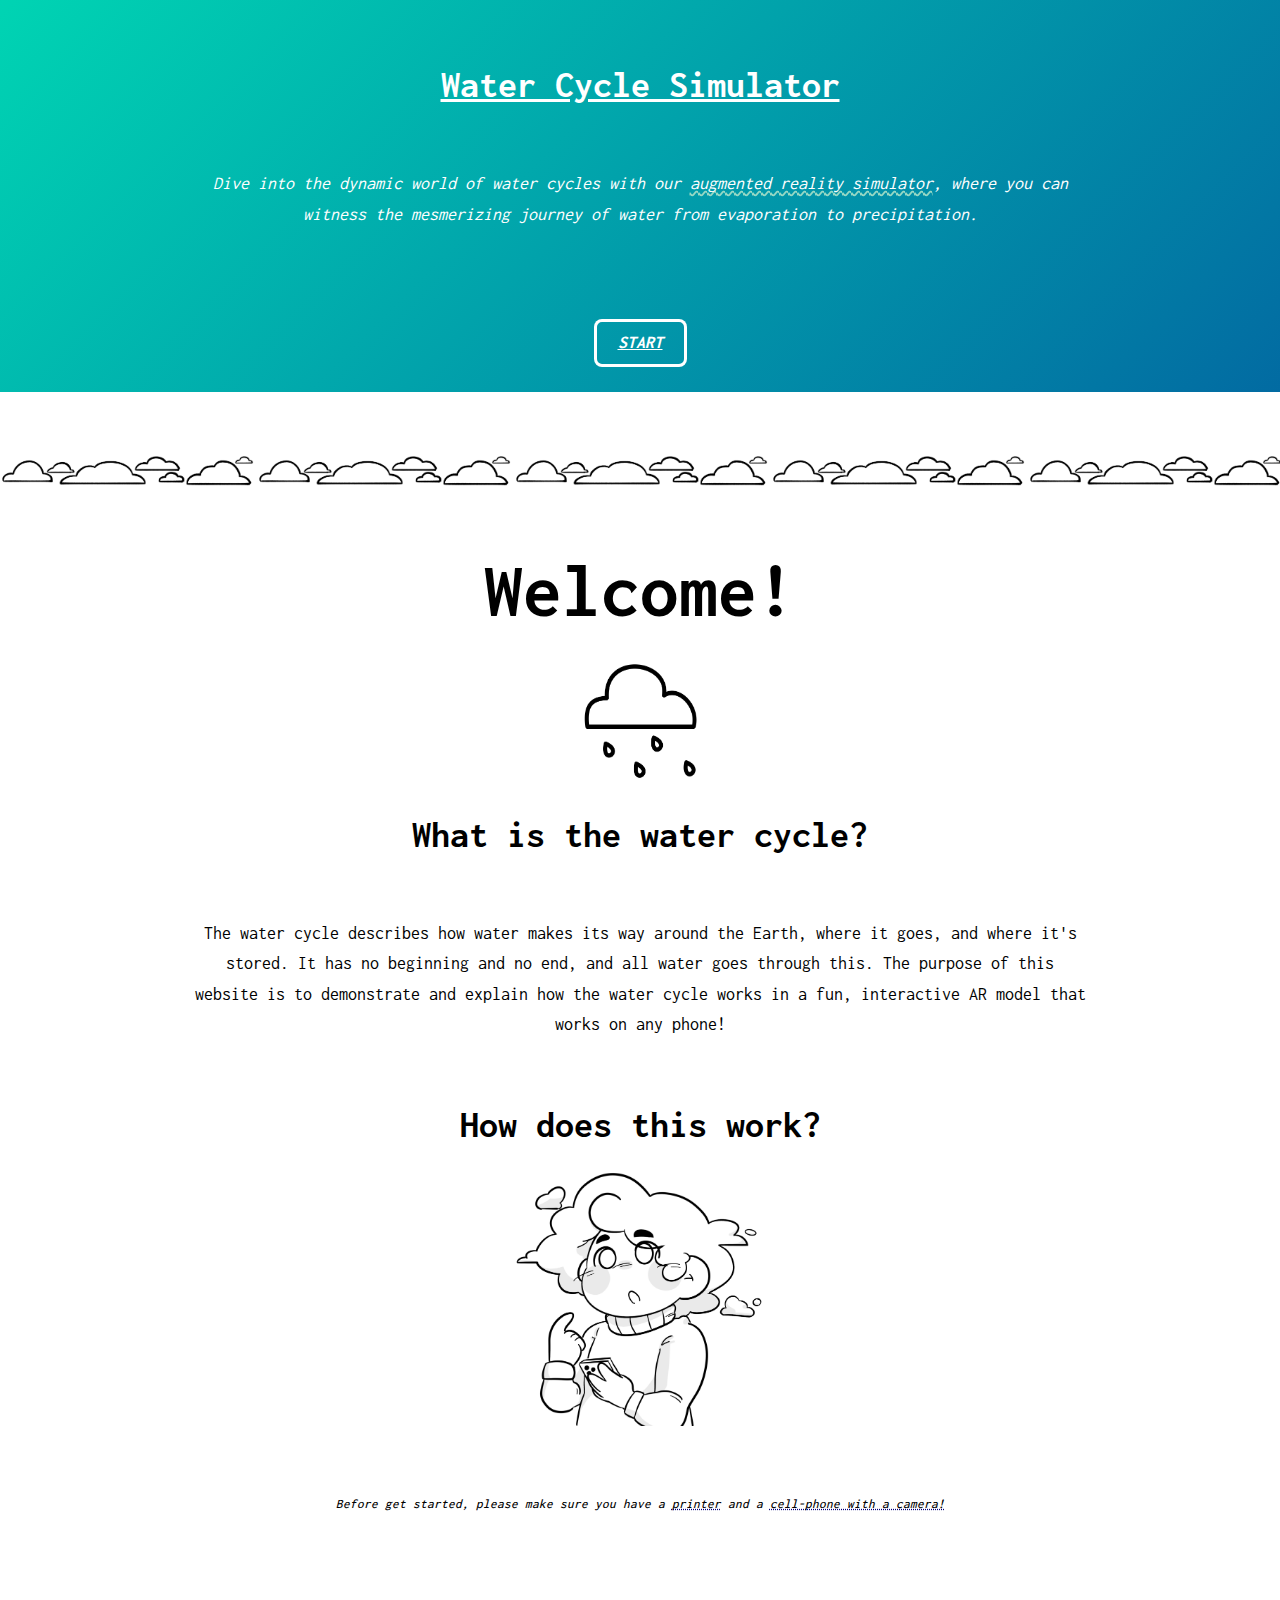
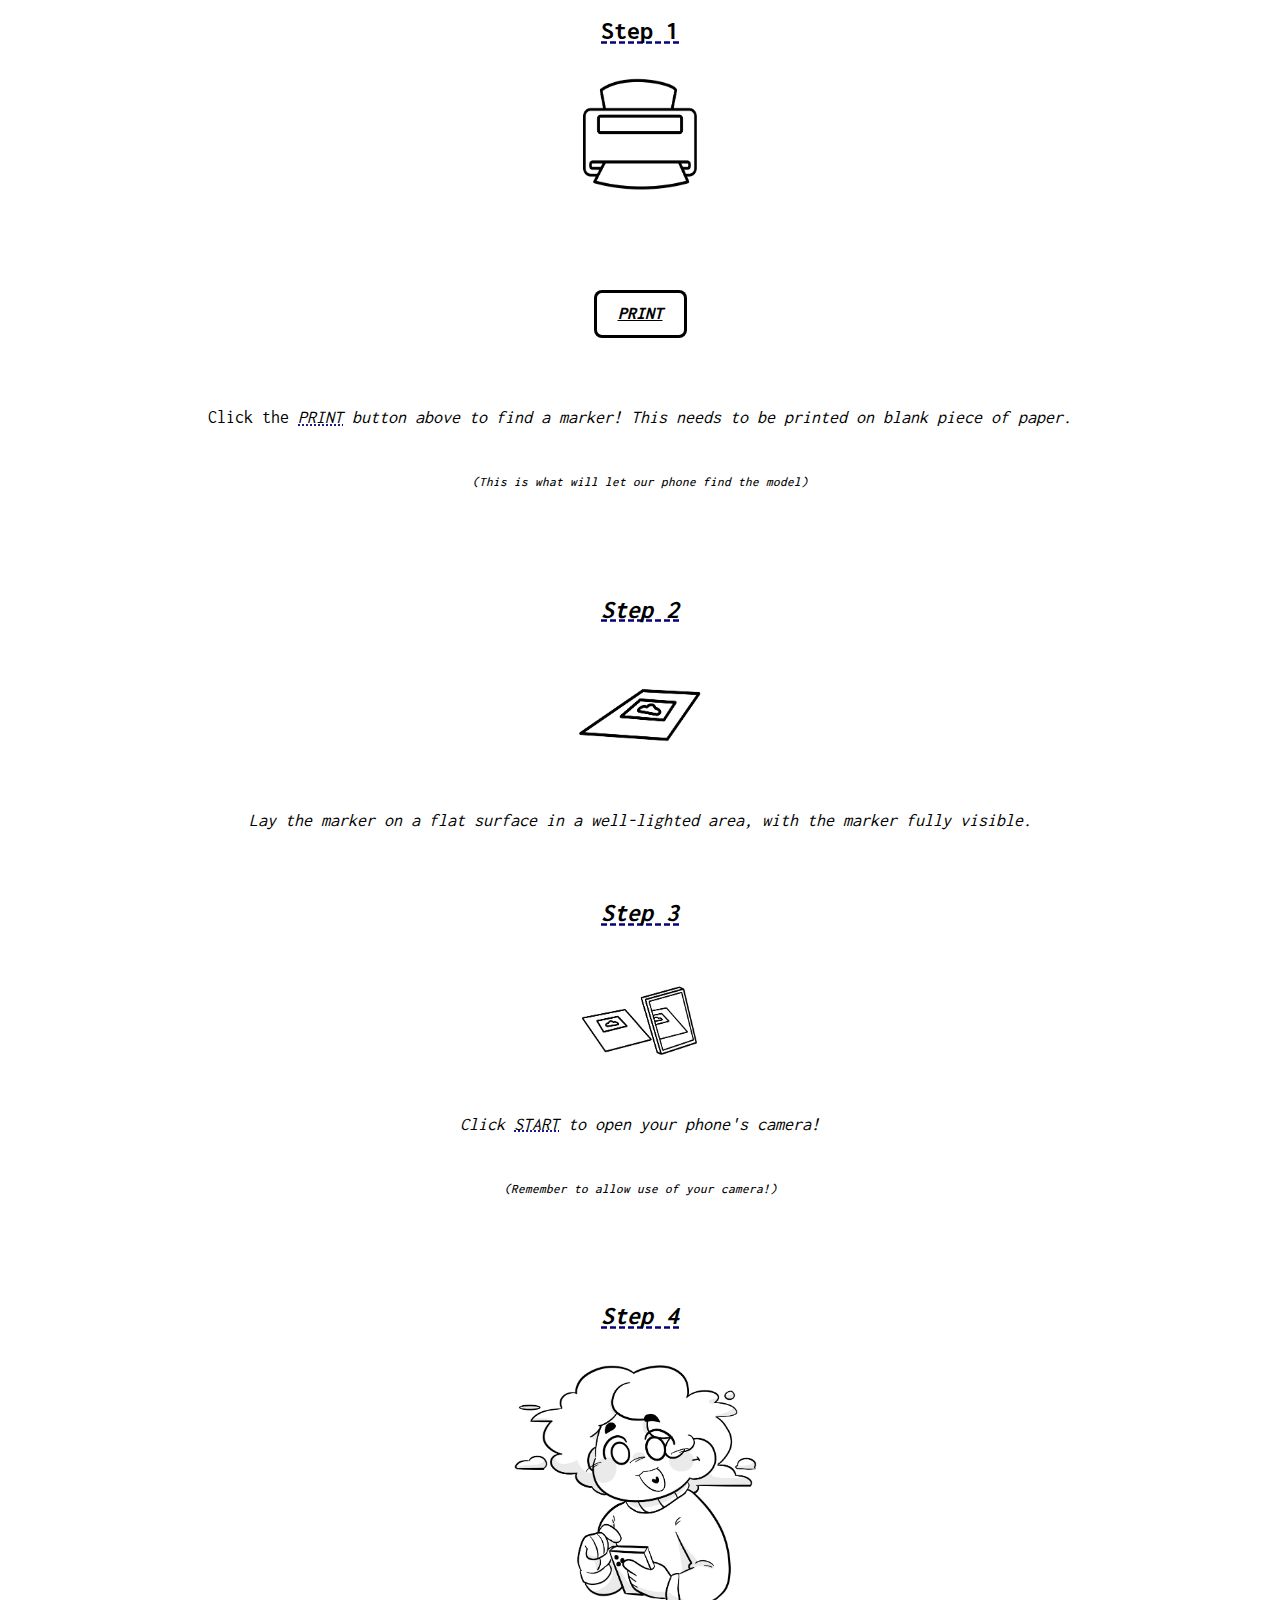
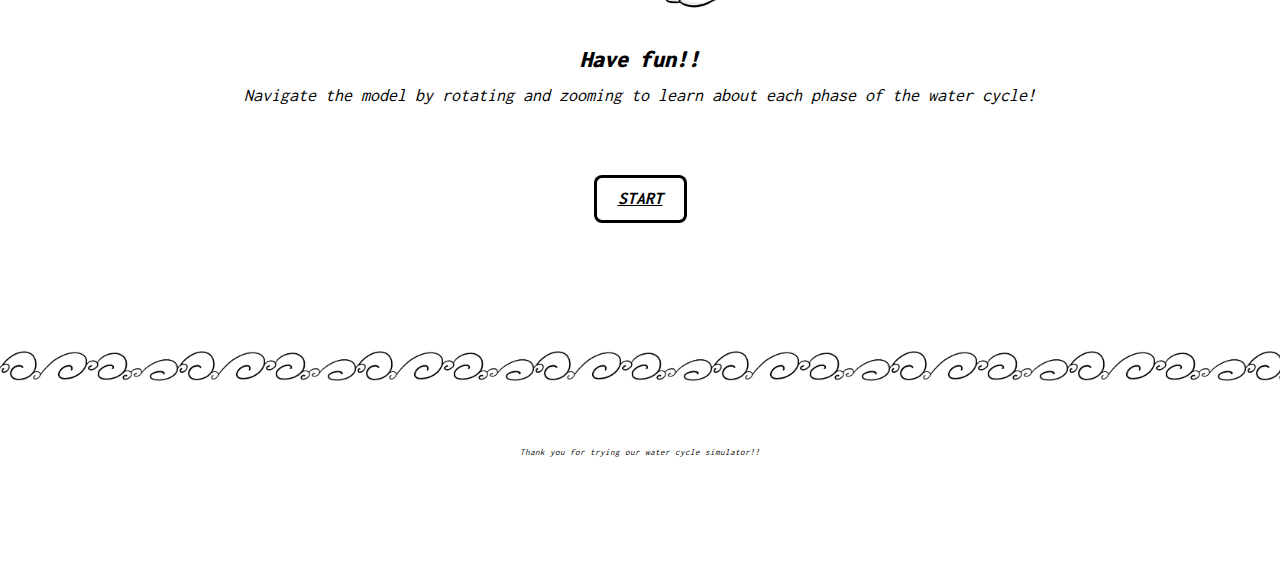
==== commit 018696f4: "Changes to CSS and Index" ====
--- a/index.html
+++ b/index.html
@@ -39,11 +39,12 @@
 			 The purpose of this website is to demonstrate and explain how the water cycle works in a fun, interactive AR model that works on any phone!
 		</p>
 
-		<img src="images/CloudCurious.png" alt = "temp">
+		<h2>How does this work?</h2>
+		<img src="images/CloudCurious.png" alt = "curious cloud mascot" style = "height: 20vw; width: 20vw;">
 
-		<h2>How does this work?</h2>
-		<p style = "font-size: xx-small; font-style: italic; padding-top: 3%; padding-bottom: 3%;"> Before get started, please make sure you have a <u>printer</u> and a <u>cell-phone with a camera!</u></p>
 
+
+		<p style = "font-size: small; font-weight: 500; font-style: italic; padding-top: 3%; padding-bottom: 3%;"> Before get started, please make sure you have a <u>printer</u> and a <u>cell-phone with a camera!</u></p>
 
 		<h3>Step 1</h3>
 		<img src="images/printer.png" alt = "temp-alt">
@@ -55,22 +56,22 @@
 		</div>
 
 		<p>Click the <u><em>PRINT<em></u> button above to find a marker! This needs to be printed on blank piece of paper.</p>
-		<p style = "font-size: xx-small; font-weight: 200;">(This is what will let our phone find the model)</p>
+		<p style = " font-size: small; font-weight: 500; font-style: italic; padding-top: 3%; padding-bottom: 3%;">(This is what will let our phone find the model)</p>
 
 		
 		<h3>Step 2</h3>
-		<img src="images/layFlat.png" alt = "temp-alt">
+		<img src="images/layFlat.png" alt = "Lay the marker flat">
 		<p>Lay the marker on a flat surface in a well-lighted area, with the marker fully visible.</p>
 
 		<h3>Step 3</h3>
 
-		<img src="images/scanMarker.png" alt = "temp-alt">
+		<img src="images/scanMarker.png" alt = "Scan the marker">
 		
 		<p>Click <u>START</u> to open your phone's camera!</p>
-		<p style = "font-size: xx-small; font-weight: 200;">(Remember to allow use of your camera!)</p>
+		<p style = " font-size: small; font-weight: 500; font-style: italic; padding-top: 3%; padding-bottom: 3%;">(Remember to allow use of your camera!)</p>
 
 		<h3>Step 4</h3>
-		<img src="images/CloudPlay.png" alt = "temp-alt">
+		<img src="images/CloudPlay.png" alt = "Cloud Mascot is playing"  style = "height: 20vw; width: 20vw;">
 
 		<p style = "font-size: x-large; font-weight: 800;"> <em><b>Have fun!!</b></em></p>
 		<p>Navigate the model by rotating and zooming to learn about each phase of the water cycle!</p>
--- a/styles/styles.css
+++ b/styles/styles.css
@@ -2,18 +2,39 @@
 	margin: 0;
 	padding: 0;
 }
+
 body {
 	font-family: 'Inconsolata', serif;
 }
 
 /*media breakpoint for mobile*/
 
-@media only screen and (max-width: 950px){
-	p{
-		font-size: medium;
-	}
-
-	a{
+@media only screen and (max-width: 950px) {
+
+	/*default*/
+	h1 {
+		text-align: center;
+		font-size: xx-large;
+	}
+
+	h2 {
+		text-align: center;
+		font-size: larger;
+	}
+
+	h3 {
+		text-align: center;
+		font-size: large;
+		text-decoration: underline dashed #05007C;
+		text-decoration-skip-ink: none;
+		padding-top: 5%;
+	}
+
+	p {
+		font-size: xx-small;
+	}
+
+	a {
 		display: inline-block;
 		font-family: 'Inconsolata', serif;
 		cursor: pointer;
@@ -23,38 +44,38 @@
 		text-transform: uppercase;
 		font-style: italic;
 		line-height: 0.5;
-		transition: transform 200ms,background 200ms;
+		transition: transform 200ms, background 200ms;
 		background: transparent;
 		color: #fff;
 		box-shadow: 0 0 0 3px #fff inset;
 		font-size: small;
 		font-weight: 400;
 	}
-  }
+}
 
 /*default*/
-h1{
-	text-align: center;
-	font-size: 8vw;
-}
-
-h2{
-	text-align: center;
-	font-size: 5vw;
-}
-
-h3{
-	text-align: center;
-	font-size: 4.5vw;
+h1 {
+	text-align: center;
+	font-size: 6vw;
+}
+
+h2 {
+	text-align: center;
+	font-size: 3vw;
+}
+
+h3 {
+	text-align: center;
+	font-size: 2vw;
 	text-decoration: underline dashed #05007C;
 	text-decoration-skip-ink: none;
 	padding-top: 5%;
 }
 
-p{
-	text-align: center;
-	font-size: small;
-  	line-height: 1.7;
+p {
+	text-align: center;
+	font-size: large;
+	line-height: 1.7;
 	padding-inline: 15%;
 }
 
@@ -71,20 +92,20 @@
 	text-transform: uppercase;
 	font-style: italic;
 	line-height: 1;
-	transition: transform 200ms,background 200ms;
+	transition: transform 200ms, background 200ms;
 	background: transparent;
 	color: #fff;
 	box-shadow: 0 0 0 3px #fff inset;
 }
 
 
-a:hover{
+a:hover {
 	transform: translateY(-2px);
 }
 
-.button-container{
+.button-container {
 	width: 100%;
-  	text-align: center;
+	text-align: center;
 	padding-top: 2%;
 	padding-bottom: 2%
 }
@@ -95,7 +116,7 @@
 /*Header background*/
 .header {
 	z-index: 1;
-	background: linear-gradient(-45deg, #7c16bd 0%,#05007c 33%, #03459c 66%, #00d4b3 100%);
+	background: linear-gradient(-45deg, #7c16bd 0%, #05007c 33%, #03459c 66%, #00d4b3 100%);
 	background-size: 400% 400%;
 	width: 100%;
 	height: max-content;
@@ -108,15 +129,17 @@
 	0% {
 		background-position: 0% 50%;
 	}
+
 	50% {
 		background-position: 100% 50%;
 	}
+
 	100% {
 		background-position: 0% 50%;
 	}
 }
 
-.header h2{
+.header h2 {
 	color: #fff;
 	text-decoration: underline;
 }
@@ -126,14 +149,14 @@
 	font-style: italic;
 }
 
-.header u{
+.header u {
 	text-decoration: underline #97D8C4 wavy;
 	text-decoration-skip-ink: none;
 }
 
 
 
-.headerimg{
+.headerimg {
 	color: transparent;
 	width: auto;
 	height: 30px;
@@ -146,7 +169,7 @@
 	margin-bottom: 5%;
 }
 
-.footerimg{
+.footerimg {
 	color: transparent;
 	width: auto;
 	height: 30px;
@@ -163,7 +186,7 @@
 
 /*tutorial*/
 
-.tutorial{
+.tutorial {
 	width: 100%;
 	height: max-content;
 	margin: auto;
@@ -171,15 +194,14 @@
 	text-align: center;
 }
 
-.tutorial img{
-	width: 20vw;
-	height: 20vw;
-	padding: 5%;
-}
-
-
-.tutorial u{
+.tutorial img {
+	width: 10vw;
+	height: 10vw;
+	padding: 2%;
+}
+
+
+.tutorial u {
 	text-decoration: underline dotted #05007C;
 	text-decoration-skip-ink: none;
-}
-
+}